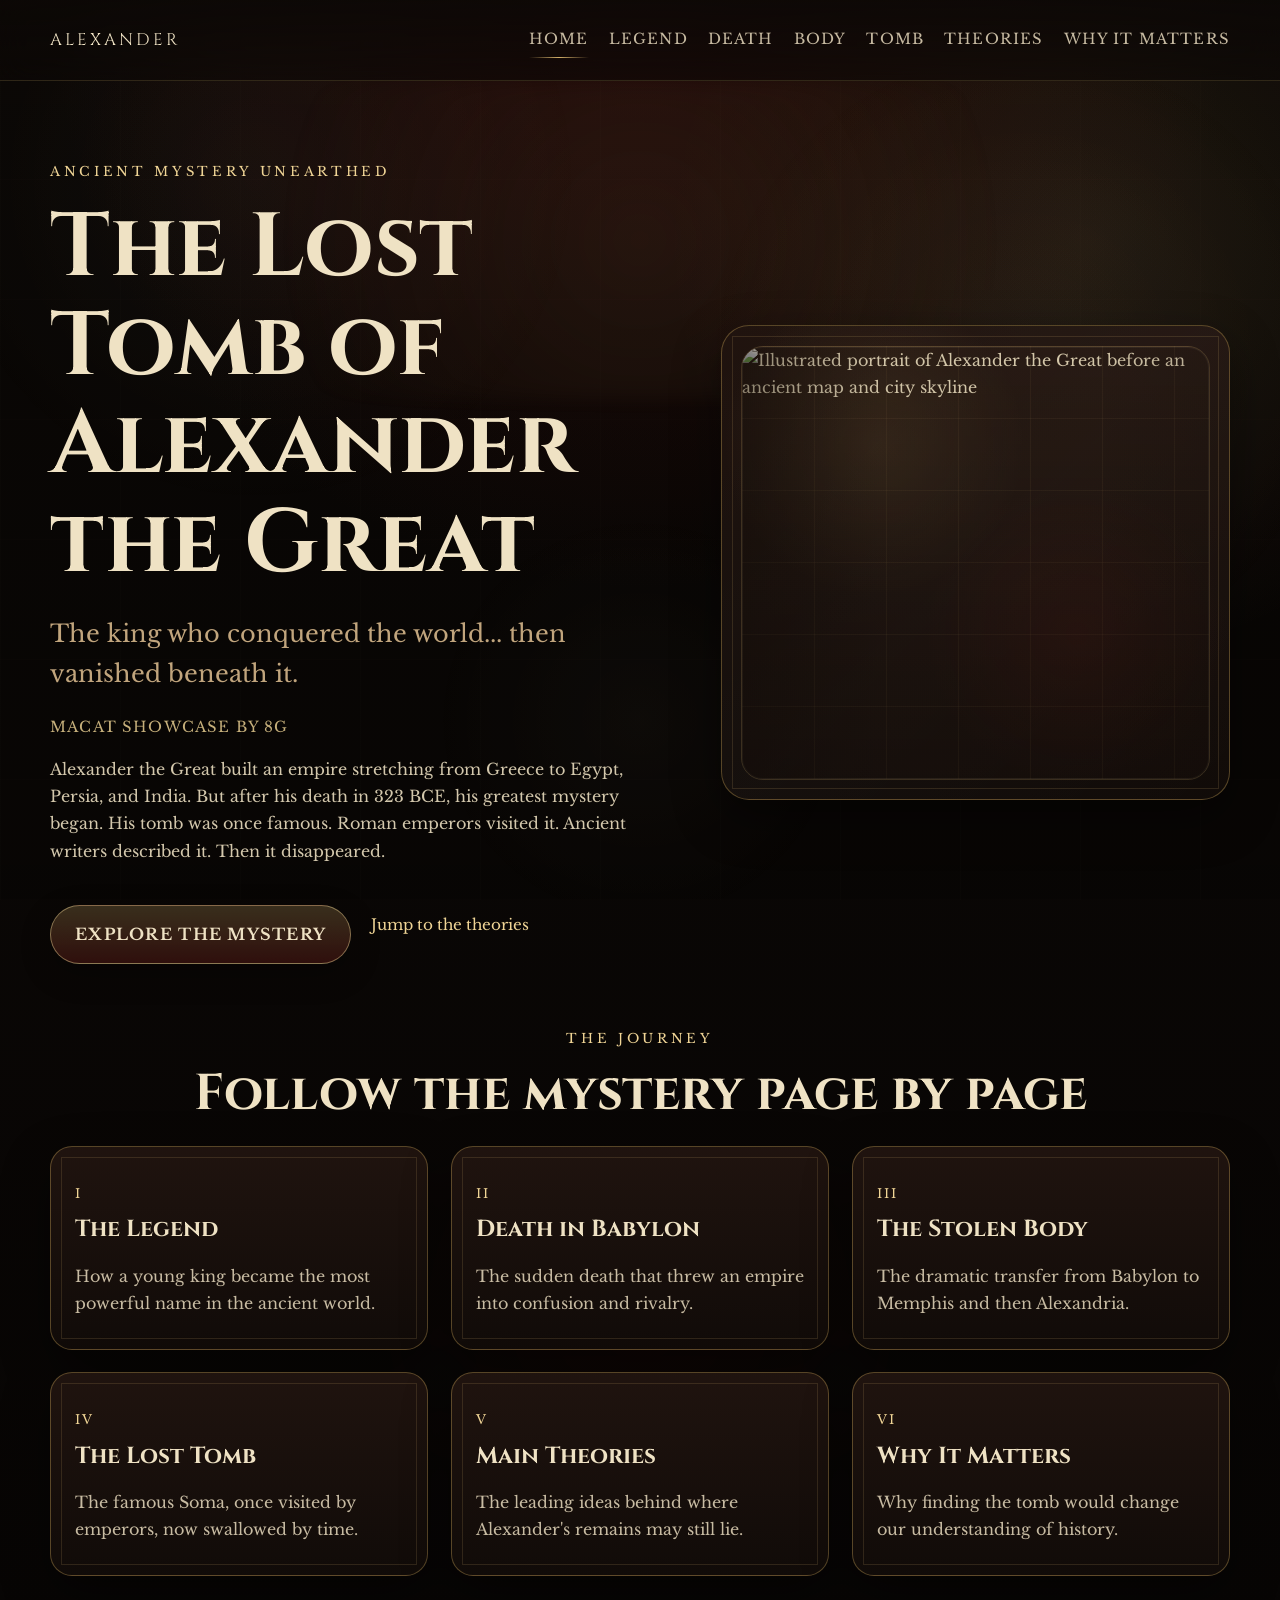
==== index.html @ 65963d9e "Add files via upload" ====
<!DOCTYPE html>
<html lang="en">
<head>
  <meta charset="UTF-8" />
  <meta name="viewport" content="width=device-width, initial-scale=1.0" />
  <title>MACAT Showcase 8G</title>
  <link rel="preconnect" href="https://fonts.googleapis.com" />
  <link rel="preconnect" href="https://fonts.gstatic.com" crossorigin />
  <link href="https://fonts.googleapis.com/css2?family=Cinzel:wght@400;600;700&family=Libre+Baskerville:wght@400;700&display=swap" rel="stylesheet" />
  <link rel="stylesheet" href="styles.css" />
</head>
<body data-page="home">
  <div class="page-shell">
    <div class="texture texture-top" aria-hidden="true"></div>
    <div class="texture texture-bottom" aria-hidden="true"></div>

    <header class="site-header">
      <nav class="site-nav">
        <a class="brand" href="index.html">Alexander</a>
        <button class="nav-toggle" type="button" aria-expanded="false" aria-controls="nav-links">
          <span></span>
          <span></span>
          <span></span>
          <span class="sr-only">Toggle navigation</span>
        </button>
        <div class="nav-links" id="nav-links">
          <a href="index.html" data-page-link="home">Home</a>
          <a href="legend.html" data-page-link="legend">Legend</a>
          <a href="death-in-babylon.html" data-page-link="death">Death</a>
          <a href="stolen-body.html" data-page-link="body">Body</a>
          <a href="lost-tomb.html" data-page-link="tomb">Tomb</a>
          <a href="theories.html" data-page-link="theories">Theories</a>
          <a href="why-it-matters.html" data-page-link="meaning">Why It Matters</a>
        </div>
      </nav>
    </header>

    <main>
      <section class="hero section page-hero">
        <div class="hero-copy reveal">
          <p class="eyebrow">Ancient Mystery Unearthed</p>
          <h1>The Lost Tomb of Alexander the Great</h1>
          <p class="subtitle">The king who conquered the world... then vanished beneath it.</p>
          <p class="intro-text">MACAT Showcase by 8G</p>
          <p class="intro">Alexander the Great built an empire stretching from Greece to Egypt, Persia, and India. But after his death in 323 BCE, his greatest mystery began. His tomb was once famous. Roman emperors visited it. Ancient writers described it. Then it disappeared.</p>
          <div class="cta-row">
            <a class="cta" href="legend.html">Explore the Mystery</a>
            <a class="text-link" href="theories.html">Jump to the theories</a>
          </div>
        </div>
        <div class="hero-visual reveal" aria-label="Decorative ancient map illustration placeholder">
          <div class="map-card">
            <div class="map-grid"></div>
            <div class="map-image-frame">
              <img
                class="map-image"
                src="static/cover_img_alexander.png"
                alt="Illustrated portrait of Alexander the Great before an ancient map and city skyline"
              />
            </div>
          </div>
        </div>
      </section>

      <section class="section reveal">
        <div class="section-heading centered">
          <p class="eyebrow">The Journey</p>
          <h2>Follow the mystery page by page</h2>
        </div>
        <div class="chapter-grid">
          <a class="chapter-card" href="legend.html">
            <span class="chapter-number">I</span>
            <h3>The Legend</h3>
            <p>How a young king became the most powerful name in the ancient world.</p>
          </a>
          <a class="chapter-card" href="death-in-babylon.html">
            <span class="chapter-number">II</span>
            <h3>Death in Babylon</h3>
            <p>The sudden death that threw an empire into confusion and rivalry.</p>
          </a>
          <a class="chapter-card" href="stolen-body.html">
            <span class="chapter-number">III</span>
            <h3>The Stolen Body</h3>
            <p>The dramatic transfer from Babylon to Memphis and then Alexandria.</p>
          </a>
          <a class="chapter-card" href="lost-tomb.html">
            <span class="chapter-number">IV</span>
            <h3>The Lost Tomb</h3>
            <p>The famous Soma, once visited by emperors, now swallowed by time.</p>
          </a>
          <a class="chapter-card" href="theories.html">
            <span class="chapter-number">V</span>
            <h3>Main Theories</h3>
            <p>The leading ideas behind where Alexander's remains may still lie.</p>
          </a>
          <a class="chapter-card" href="why-it-matters.html">
            <span class="chapter-number">VI</span>
            <h3>Why It Matters</h3>
            <p>Why finding the tomb would change our understanding of history.</p>
          </a>
        </div>
      </section>
    </main>
  </div>

  <script src="script.js"></script>
</body>
</html>
---- styles.css ----
:root {
  --bg: #120d0a;
  --bg-deep: #090604;
  --panel: rgba(33, 21, 15, 0.82);
  --panel-strong: rgba(23, 14, 10, 0.9);
  --border: rgba(201, 162, 88, 0.38);
  --gold: #d3b06a;
  --gold-bright: #f0d596;
  --ivory: #efe2c4;
  --sand: #c1a57d;
  --red: #6f1f19;
  --shadow: 0 18px 48px rgba(0, 0, 0, 0.42);
  --max-width: 1180px;
  --nav-height: 80px;
  --section-gap: 2rem;
  --panel-padding-y: 2.15rem;
  --panel-padding-x: 2.2rem;
}

* {
  box-sizing: border-box;
}

html {
  scroll-behavior: smooth;
}

body {
  margin: 0;
  min-height: 100vh;
  color: var(--ivory);
  font-family: "Libre Baskerville", Georgia, serif;
  background:
    radial-gradient(circle at top, rgba(111, 31, 25, 0.28), transparent 34%),
    radial-gradient(circle at 85% 15%, rgba(211, 176, 106, 0.12), transparent 24%),
    linear-gradient(180deg, rgba(12, 8, 6, 0.92), rgba(7, 5, 4, 0.97)),
    #0b0705;
  line-height: 1.7;
}

body::before,
body::after {
  content: "";
  position: fixed;
  inset: 0;
  pointer-events: none;
  z-index: -2;
}

body::before {
  background:
    linear-gradient(rgba(8, 5, 3, 0.2), rgba(8, 5, 3, 0.25)),
    repeating-linear-gradient(
      90deg,
      rgba(255, 255, 255, 0.02) 0,
      rgba(255, 255, 255, 0.02) 1px,
      transparent 1px,
      transparent 120px
    ),
    repeating-linear-gradient(
      0deg,
      rgba(255, 255, 255, 0.015) 0,
      rgba(255, 255, 255, 0.015) 1px,
      transparent 1px,
      transparent 120px
    );
  opacity: 0.45;
}

body::after {
  background:
    radial-gradient(circle at 20% 20%, rgba(255, 240, 210, 0.06), transparent 28%),
    radial-gradient(circle at 80% 40%, rgba(255, 240, 210, 0.05), transparent 30%),
    radial-gradient(circle at 50% 80%, rgba(255, 240, 210, 0.04), transparent 24%);
  opacity: 0.7;
}

img {
  max-width: 100%;
  display: block;
}

button,
a {
  -webkit-tap-highlight-color: transparent;
}

.page-shell {
  position: relative;
  overflow: hidden;
}

.texture {
  position: absolute;
  left: 50%;
  width: min(1100px, 92vw);
  height: 320px;
  transform: translateX(-50%);
  filter: blur(10px);
  opacity: 0.16;
  pointer-events: none;
}

.texture-top {
  top: 80px;
  background: radial-gradient(circle, rgba(211, 176, 106, 0.45), transparent 66%);
}

.texture-bottom {
  bottom: 140px;
  background: radial-gradient(circle, rgba(111, 31, 25, 0.5), transparent 66%);
}

.site-header {
  position: sticky;
  top: 0;
  z-index: 20;
  backdrop-filter: blur(16px);
  background: linear-gradient(180deg, rgba(12, 8, 6, 0.9), rgba(12, 8, 6, 0.58));
  border-bottom: 1px solid rgba(211, 176, 106, 0.18);
}

.site-nav {
  width: min(var(--max-width), calc(100% - 2rem));
  min-height: var(--nav-height);
  margin: 0 auto;
  display: flex;
  align-items: center;
  justify-content: space-between;
  gap: 1.5rem;
}

.brand,
.site-nav a {
  color: var(--ivory);
  text-decoration: none;
}

.brand {
  font-family: "Cinzel", Georgia, serif;
  font-size: 1.05rem;
  letter-spacing: 0.18em;
  text-transform: uppercase;
}

.nav-links {
  display: flex;
  align-items: center;
  gap: 1.25rem;
}

.nav-links a {
  position: relative;
  font-size: 0.92rem;
  letter-spacing: 0.08em;
  text-transform: uppercase;
  color: rgba(239, 226, 196, 0.82);
}

.nav-links a::after {
  content: "";
  position: absolute;
  left: 0;
  bottom: -0.35rem;
  width: 100%;
  height: 1px;
  background: linear-gradient(90deg, transparent, var(--gold), transparent);
  transform: scaleX(0);
  transform-origin: center;
  transition: transform 220ms ease;
}

.nav-links a:hover::after,
.nav-links a:focus-visible::after,
.nav-links a.active::after {
  transform: scaleX(1);
}

.nav-toggle {
  display: none;
  width: 46px;
  height: 46px;
  border: 1px solid rgba(211, 176, 106, 0.25);
  border-radius: 50%;
  background: rgba(25, 16, 11, 0.72);
  align-items: center;
  justify-content: center;
  flex-direction: column;
  gap: 4px;
  cursor: pointer;
}

.nav-toggle span {
  display: block;
  width: 18px;
  height: 1.5px;
  background: var(--gold-bright);
}

.sr-only {
  position: absolute;
  width: 1px;
  height: 1px;
  padding: 0;
  margin: -1px;
  overflow: hidden;
  clip: rect(0, 0, 0, 0);
  white-space: nowrap;
  border: 0;
}

.section {
  width: min(var(--max-width), calc(100% - 2rem));
  margin: 0 auto;
}

.hero {
  min-height: calc(100vh - var(--nav-height));
  display: grid;
  grid-template-columns: 1.1fr 0.9fr;
  gap: 3rem;
  align-items: center;
  padding: 5rem 0 4rem;
}

.page-hero {
  min-height: auto;
}

.hero-copy h1,
.section-heading h2 {
  font-family: "Cinzel", Georgia, serif;
  line-height: 1.1;
  margin: 0;
}

.hero-copy h1 {
  font-size: clamp(3rem, 7vw, 5.6rem);
  max-width: 10ch;
  text-wrap: balance;
}

.eyebrow {
  margin: 0 0 1rem;
  font-size: 0.82rem;
  letter-spacing: 0.28em;
  text-transform: uppercase;
  color: var(--gold-bright);
}

.subtitle {
  font-size: clamp(1.15rem, 2vw, 1.5rem);
  color: var(--sand);
  margin: 1.25rem 0;
  max-width: 36rem;
}

.intro-text {
  margin: 0 0 1rem;
  color: rgba(240, 213, 150, 0.82);
  font-size: 0.92rem;
  letter-spacing: 0.08em;
  text-transform: uppercase;
}

.intro,
.content-panel p,
.final-panel p {
  max-width: 42rem;
  color: rgba(239, 226, 196, 0.88);
}

.cta {
  display: inline-flex;
  align-items: center;
  justify-content: center;
  margin-top: 1.25rem;
  padding: 0.95rem 1.5rem;
  border: 1px solid rgba(240, 213, 150, 0.45);
  border-radius: 999px;
  background: linear-gradient(180deg, rgba(211, 176, 106, 0.24), rgba(111, 31, 25, 0.38));
  color: var(--ivory);
  text-decoration: none;
  font-weight: 700;
  letter-spacing: 0.08em;
  text-transform: uppercase;
  box-shadow: 0 10px 30px rgba(0, 0, 0, 0.28);
  transition: transform 220ms ease, box-shadow 220ms ease, border-color 220ms ease;
}

.cta:hover,
.cta:focus-visible {
  transform: translateY(-2px);
  box-shadow: 0 16px 30px rgba(0, 0, 0, 0.35);
  border-color: rgba(240, 213, 150, 0.72);
}

.cta-row {
  display: flex;
  flex-wrap: wrap;
  gap: 1rem 1.2rem;
  align-items: center;
  margin-top: 1.25rem;
}

.text-link {
  color: var(--gold-bright);
  text-decoration: none;
  font-size: 0.95rem;
}

.text-link:hover,
.text-link:focus-visible {
  text-decoration: underline;
}

.hero-visual {
  justify-self: end;
  width: min(100%, 520px);
}

.map-card,
.content-panel,
.final-panel,
.theory-card {
  position: relative;
  background: linear-gradient(180deg, rgba(34, 21, 16, 0.92), rgba(18, 12, 9, 0.92));
  border: 1px solid var(--border);
  box-shadow: var(--shadow);
}

.map-card {
  min-height: 520px;
  border-radius: 28px;
  overflow: hidden;
  padding: 1.5rem;
}

body[data-page="home"] .map-card {
  min-height: 0;
  padding: 1.2rem;
}

.map-card::before,
.content-panel::before,
.final-panel::before,
.theory-card::before {
  content: "";
  position: absolute;
  inset: 10px;
  border: 1px solid rgba(211, 176, 106, 0.16);
  pointer-events: none;
}

.map-card::after {
  content: "";
  position: absolute;
  inset: 0;
  background:
    radial-gradient(circle at 30% 25%, rgba(211, 176, 106, 0.12), transparent 30%),
    radial-gradient(circle at 70% 65%, rgba(111, 31, 25, 0.18), transparent 32%),
    linear-gradient(135deg, transparent 0%, rgba(255, 255, 255, 0.02) 50%, transparent 100%);
}

.map-grid {
  position: absolute;
  inset: 1.25rem;
  border-radius: 22px;
  background:
    repeating-linear-gradient(90deg, rgba(211, 176, 106, 0.08) 0 1px, transparent 1px 72px),
    repeating-linear-gradient(0deg, rgba(211, 176, 106, 0.08) 0 1px, transparent 1px 72px),
    linear-gradient(180deg, rgba(47, 31, 22, 0.7), rgba(23, 15, 11, 0.85));
}

.map-route {
  position: absolute;
  inset: auto 2.2rem 2.2rem 2.2rem;
  display: flex;
  justify-content: space-between;
  gap: 0.75rem;
  z-index: 1;
}

.map-image-frame {
  position: absolute;
  inset: 1.9rem 1.9rem 7rem 1.9rem;
  border-radius: 22px;
  overflow: hidden;
  border: 1px solid rgba(211, 176, 106, 0.2);
  box-shadow: inset 0 0 0 1px rgba(255, 240, 210, 0.08);
  z-index: 1;
}

body[data-page="home"] .map-image-frame {
  position: relative;
  inset: auto;
  aspect-ratio: 1.08 / 1;
}

.map-image-frame::after {
  content: "";
  position: absolute;
  inset: 0;
  background:
    linear-gradient(180deg, rgba(18, 11, 8, 0.18), rgba(18, 11, 8, 0.38)),
    linear-gradient(90deg, rgba(14, 9, 6, 0.35), transparent 30%, transparent 75%, rgba(14, 9, 6, 0.16));
}

.map-image {
  width: 100%;
  height: 100%;
  object-fit: cover;
  object-position: 42% center;
  filter: sepia(0.28) saturate(0.9) contrast(1.02);
}

.map-route span {
  background: rgba(15, 10, 8, 0.76);
  border: 1px solid rgba(211, 176, 106, 0.26);
  color: var(--gold-bright);
}

.map-route span {
  padding: 0.75rem 0.9rem;
  border-radius: 999px;
  font-size: 0.88rem;
  text-align: center;
}

.content-panel,
.final-panel {
  margin-top: var(--section-gap);
  border-radius: 24px;
  padding: var(--panel-padding-y) var(--panel-padding-x);
}

.content-panel::after,
.final-panel::after {
  content: "";
  position: absolute;
  left: var(--panel-padding-x);
  right: var(--panel-padding-x);
  top: 1.15rem;
  height: 12px;
  opacity: 0.75;
  background:
    linear-gradient(90deg, transparent, rgba(211, 176, 106, 0.7), transparent),
    repeating-linear-gradient(90deg, transparent 0 10px, rgba(211, 176, 106, 0.24) 10px 20px);
}

.section-heading {
  margin-bottom: 1rem;
}

.section-heading h2 {
  font-size: clamp(2rem, 4vw, 3.15rem);
  margin-top: 0.3rem;
}

.centered {
  text-align: center;
}

.split-layout {
  display: grid;
  grid-template-columns: 1.2fr 0.8fr;
  gap: 1.75rem;
  align-items: center;
}

.artifact-placeholder {
  min-height: 240px;
  border-radius: 22px;
  border: 1px dashed rgba(211, 176, 106, 0.38);
  background:
    linear-gradient(180deg, rgba(62, 44, 30, 0.34), rgba(28, 17, 12, 0.5)),
    repeating-linear-gradient(45deg, rgba(211, 176, 106, 0.06) 0 12px, transparent 12px 24px);
  display: grid;
  place-items: center;
  color: var(--sand);
  font-family: "Cinzel", Georgia, serif;
  letter-spacing: 0.16em;
  text-transform: uppercase;
}

.artifact-plate-frame {
  position: relative;
  min-height: 240px;
  border-radius: 22px;
  overflow: hidden;
  border: 1px solid rgba(211, 176, 106, 0.28);
  box-shadow: inset 0 0 0 1px rgba(255, 240, 210, 0.08);
  background: linear-gradient(180deg, rgba(52, 35, 25, 0.45), rgba(24, 15, 11, 0.62));
}

.artifact-plate-frame::after {
  content: "";
  position: absolute;
  inset: 0;
  background:
    linear-gradient(180deg, rgba(18, 11, 8, 0.12), rgba(18, 11, 8, 0.34)),
    linear-gradient(90deg, rgba(14, 9, 6, 0.16), transparent 24%, transparent 76%, rgba(14, 9, 6, 0.16));
  pointer-events: none;
}

.artifact-plate-image {
  width: 100%;
  height: 100%;
  object-fit: cover;
  object-position: center;
  filter: sepia(0.12) saturate(0.95) contrast(1.03);
}

.discovery-image-frame {
  position: relative;
  min-height: 0;
  aspect-ratio: 1 / 1;
  align-self: stretch;
  border-radius: 22px;
  overflow: hidden;
  border: 1px solid rgba(211, 176, 106, 0.28);
  box-shadow: inset 0 0 0 1px rgba(255, 240, 210, 0.08);
  background: linear-gradient(180deg, rgba(52, 35, 25, 0.45), rgba(24, 15, 11, 0.62));
}

.discovery-image-frame::after {
  content: "";
  position: absolute;
  inset: 0;
  background:
    linear-gradient(180deg, rgba(18, 11, 8, 0.08), rgba(18, 11, 8, 0.28)),
    linear-gradient(90deg, rgba(14, 9, 6, 0.14), transparent 24%, transparent 76%, rgba(14, 9, 6, 0.14));
  pointer-events: none;
}

.discovery-image {
  width: 100%;
  height: 100%;
  object-fit: cover;
  object-position: center;
  filter: sepia(0.16) saturate(0.92) contrast(1.04);
}

.route-card {
  display: grid;
  grid-template-columns: 1fr auto 1fr auto 1fr;
  gap: 0.8rem;
  align-items: center;
  margin-top: 1.6rem;
}

.route-step {
  padding: 1.15rem 1rem;
  border-radius: 18px;
  background: rgba(18, 12, 9, 0.82);
  border: 1px solid rgba(211, 176, 106, 0.24);
  text-align: center;
}

.route-step.active,
.route-step.final {
  box-shadow: inset 0 0 0 1px rgba(240, 213, 150, 0.22);
}

.route-city {
  display: block;
  font-family: "Cinzel", Georgia, serif;
  font-size: 1.1rem;
  color: var(--gold-bright);
}

.route-note {
  display: block;
  margin-top: 0.35rem;
  font-size: 0.9rem;
  color: rgba(239, 226, 196, 0.72);
}

.route-line {
  height: 1px;
  background: linear-gradient(90deg, rgba(211, 176, 106, 0.1), rgba(211, 176, 106, 0.75), rgba(211, 176, 106, 0.1));
}

.theory-grid {
  display: grid;
  grid-template-columns: repeat(4, minmax(0, 1fr));
  gap: 1.35rem;
  margin-top: 1.5rem;
}

body[data-page="theories"] .theory-grid {
  grid-template-columns: repeat(2, minmax(260px, 320px));
  justify-content: center;
  align-items: stretch;
}

body[data-page="theories"] .theory-card,
body[data-page="theories"] .theory-card-featured {
  background: linear-gradient(180deg, rgba(34, 21, 16, 0.92), rgba(18, 12, 9, 0.92));
  transform: none;
}

.theory-card {
  display: flex;
  flex-direction: column;
  justify-content: center;
  border-radius: 22px;
  padding: 2rem 1.4rem 1.5rem;
  min-height: 240px;
  text-align: center;
  transition: transform 220ms ease, border-color 220ms ease, box-shadow 220ms ease, background 220ms ease;
}

.theory-card:hover,
.theory-card:focus-within {
  transform: translateY(-6px);
  border-color: rgba(240, 213, 150, 0.72);
  box-shadow: 0 22px 42px rgba(0, 0, 0, 0.42);
  background: linear-gradient(180deg, rgba(72, 45, 29, 0.96), rgba(30, 18, 12, 0.95));
}

.theory-tag {
  margin: 0 0 0.9rem;
  color: var(--gold-bright);
  font-size: 0.8rem;
  text-transform: uppercase;
  letter-spacing: 0.18em;
}

.theory-card h3 {
  margin: 0 0 0.8rem;
  font-family: "Cinzel", Georgia, serif;
  font-size: 1.45rem;
}

.final-panel {
  margin-bottom: 4rem;
  text-align: center;
  padding: 3.2rem var(--panel-padding-x);
  background:
    radial-gradient(circle at top, rgba(211, 176, 106, 0.08), transparent 35%),
    linear-gradient(180deg, rgba(35, 22, 16, 0.94), rgba(15, 10, 8, 0.96));
}

.final-panel p {
  margin-left: auto;
  margin-right: auto;
  text-align: center;
}

.page-banner {
  padding: 3.2rem 0 0.65rem;
}

.page-banner h1 {
  font-family: "Cinzel", Georgia, serif;
  font-size: clamp(2.8rem, 6vw, 5rem);
  line-height: 1.08;
  margin: 0;
}

.story-page {
  padding-bottom: 2.25rem;
}

.quote-panel {
  margin-top: 1.6rem;
  margin-bottom: 0;
  padding: 1.6rem var(--panel-padding-x);
  border-top: 1px solid rgba(211, 176, 106, 0.25);
  border-bottom: 1px solid rgba(211, 176, 106, 0.25);
  text-align: center;
}

.quote-panel p {
  margin: 0;
  font-family: "Cinzel", Georgia, serif;
  font-size: clamp(1.3rem, 3vw, 2rem);
  color: var(--gold-bright);
}

.page-nav {
  display: flex;
  justify-content: space-between;
  align-items: center;
  gap: 1rem;
  margin-top: 1.5rem;
  padding-top: 0.35rem;
}

body[data-page="legend"] .page-banner,
body[data-page="legend"] .content-panel,
body[data-page="legend"] .quote-panel,
body[data-page="legend"] .page-nav,
body[data-page="death"] .page-banner,
body[data-page="death"] .content-panel,
body[data-page="death"] .quote-panel,
body[data-page="death"] .page-nav,
body[data-page="body"] .page-banner,
body[data-page="body"] .content-panel,
body[data-page="body"] .page-nav,
body[data-page="theories"] .page-banner,
body[data-page="theories"] .content-panel,
body[data-page="theories"] .page-nav {
  text-align: center;
}

body[data-page="legend"] .section-heading,
body[data-page="death"] .section-heading,
body[data-page="body"] .section-heading,
body[data-page="theories"] .section-heading {
  text-align: center;
}

body[data-page="legend"] .content-panel p,
body[data-page="death"] .content-panel p,
body[data-page="body"] .content-panel p,
body[data-page="theories"] .content-panel p,
body[data-page="theories"] .theory-card p {
  margin-left: auto;
  margin-right: auto;
}

body[data-page="legend"] .page-nav,
body[data-page="death"] .page-nav,
body[data-page="body"] .page-nav,
body[data-page="theories"] .page-nav {
  justify-content: center;
  flex-wrap: wrap;
}

.chapter-grid {
  display: grid;
  grid-template-columns: repeat(3, minmax(0, 1fr));
  gap: 1.4rem;
  margin-top: 1.5rem;
  margin-bottom: 2.25rem;
}

.chapter-card {
  position: relative;
  display: block;
  padding: 2rem 1.5rem;
  border-radius: 22px;
  background: linear-gradient(180deg, rgba(34, 21, 16, 0.92), rgba(18, 12, 9, 0.92));
  border: 1px solid var(--border);
  box-shadow: var(--shadow);
  color: var(--ivory);
  text-decoration: none;
  transition: transform 220ms ease, border-color 220ms ease;
}

.chapter-card:hover,
.chapter-card:focus-visible {
  transform: translateY(-4px);
  border-color: rgba(240, 213, 150, 0.45);
}

.chapter-card::before {
  content: "";
  position: absolute;
  inset: 10px;
  border: 1px solid rgba(211, 176, 106, 0.16);
  pointer-events: none;
}

.chapter-card h3 {
  margin: 0.25rem 0 0.8rem;
  font-family: "Cinzel", Georgia, serif;
  font-size: 1.45rem;
}

.chapter-card p {
  margin: 0;
  color: rgba(239, 226, 196, 0.82);
}

.chapter-number {
  color: var(--gold-bright);
  letter-spacing: 0.18em;
  text-transform: uppercase;
  font-size: 0.8rem;
}

.reveal {
  opacity: 0;
  transform: translateY(36px);
  transition: opacity 650ms ease, transform 650ms ease;
}

.reveal.is-visible {
  opacity: 1;
  transform: translateY(0);
}

@media (prefers-reduced-motion: reduce) {
  html {
    scroll-behavior: auto;
  }

  *,
  *::before,
  *::after {
    animation: none !important;
    transition: none !important;
  }

  .reveal {
    opacity: 1;
    transform: none;
  }
}

@media (max-width: 980px) {
  .hero,
  .split-layout {
    grid-template-columns: 1fr;
  }

  .hero {
    padding-top: 3.5rem;
  }

  .hero-visual {
    justify-self: stretch;
  }

  .theory-grid {
    grid-template-columns: repeat(2, minmax(0, 1fr));
  }

  .chapter-grid {
    grid-template-columns: repeat(2, minmax(0, 1fr));
  }
}

@media (max-width: 760px) {
  :root {
    --nav-height: 72px;
  }

  .site-nav {
    width: calc(100% - 1.25rem);
  }

  .nav-toggle {
    display: inline-flex;
  }

  .nav-links {
    position: absolute;
    top: calc(100% + 0.75rem);
    left: 0.625rem;
    right: 0.625rem;
    display: grid;
    gap: 0.2rem;
    padding: 0.8rem;
    border-radius: 18px;
    border: 1px solid rgba(211, 176, 106, 0.22);
    background: rgba(16, 10, 8, 0.96);
    box-shadow: var(--shadow);
    opacity: 0;
    pointer-events: none;
    transform: translateY(-10px);
    transition: opacity 220ms ease, transform 220ms ease;
  }

  .nav-links.open {
    opacity: 1;
    pointer-events: auto;
    transform: translateY(0);
  }

  .nav-links a {
    padding: 0.7rem 0.5rem;
  }

  .section {
    width: calc(100% - 1.25rem);
  }

  .hero-copy h1 {
    max-width: 12ch;
  }

  .map-card {
    min-height: 380px;
  }

  .map-image-frame {
    inset: 1rem 1rem 8.6rem 1rem;
  }

  .map-route {
    inset: auto 1rem 1rem 1rem;
    flex-direction: column;
  }

  .content-panel,
  .final-panel {
    padding: 1.7rem 1.15rem;
  }

  .content-panel::after,
  .final-panel::after {
    left: 1.15rem;
    right: 1.15rem;
  }

  .page-banner {
    padding: 2.4rem 0 0.5rem;
  }

  .quote-panel {
    padding: 1.35rem 1.15rem;
  }

  .route-card {
    grid-template-columns: 1fr;
  }

  .route-line {
    width: 1px;
    height: 28px;
    margin: 0 auto;
    background: linear-gradient(180deg, rgba(211, 176, 106, 0.1), rgba(211, 176, 106, 0.75), rgba(211, 176, 106, 0.1));
  }

  .theory-grid {
    grid-template-columns: 1fr;
  }

  .theory-card-featured {
    transform: none;
  }

  .page-nav {
    flex-direction: column;
    align-items: flex-start;
  }

  .chapter-grid {
    grid-template-columns: 1fr;
  }
}
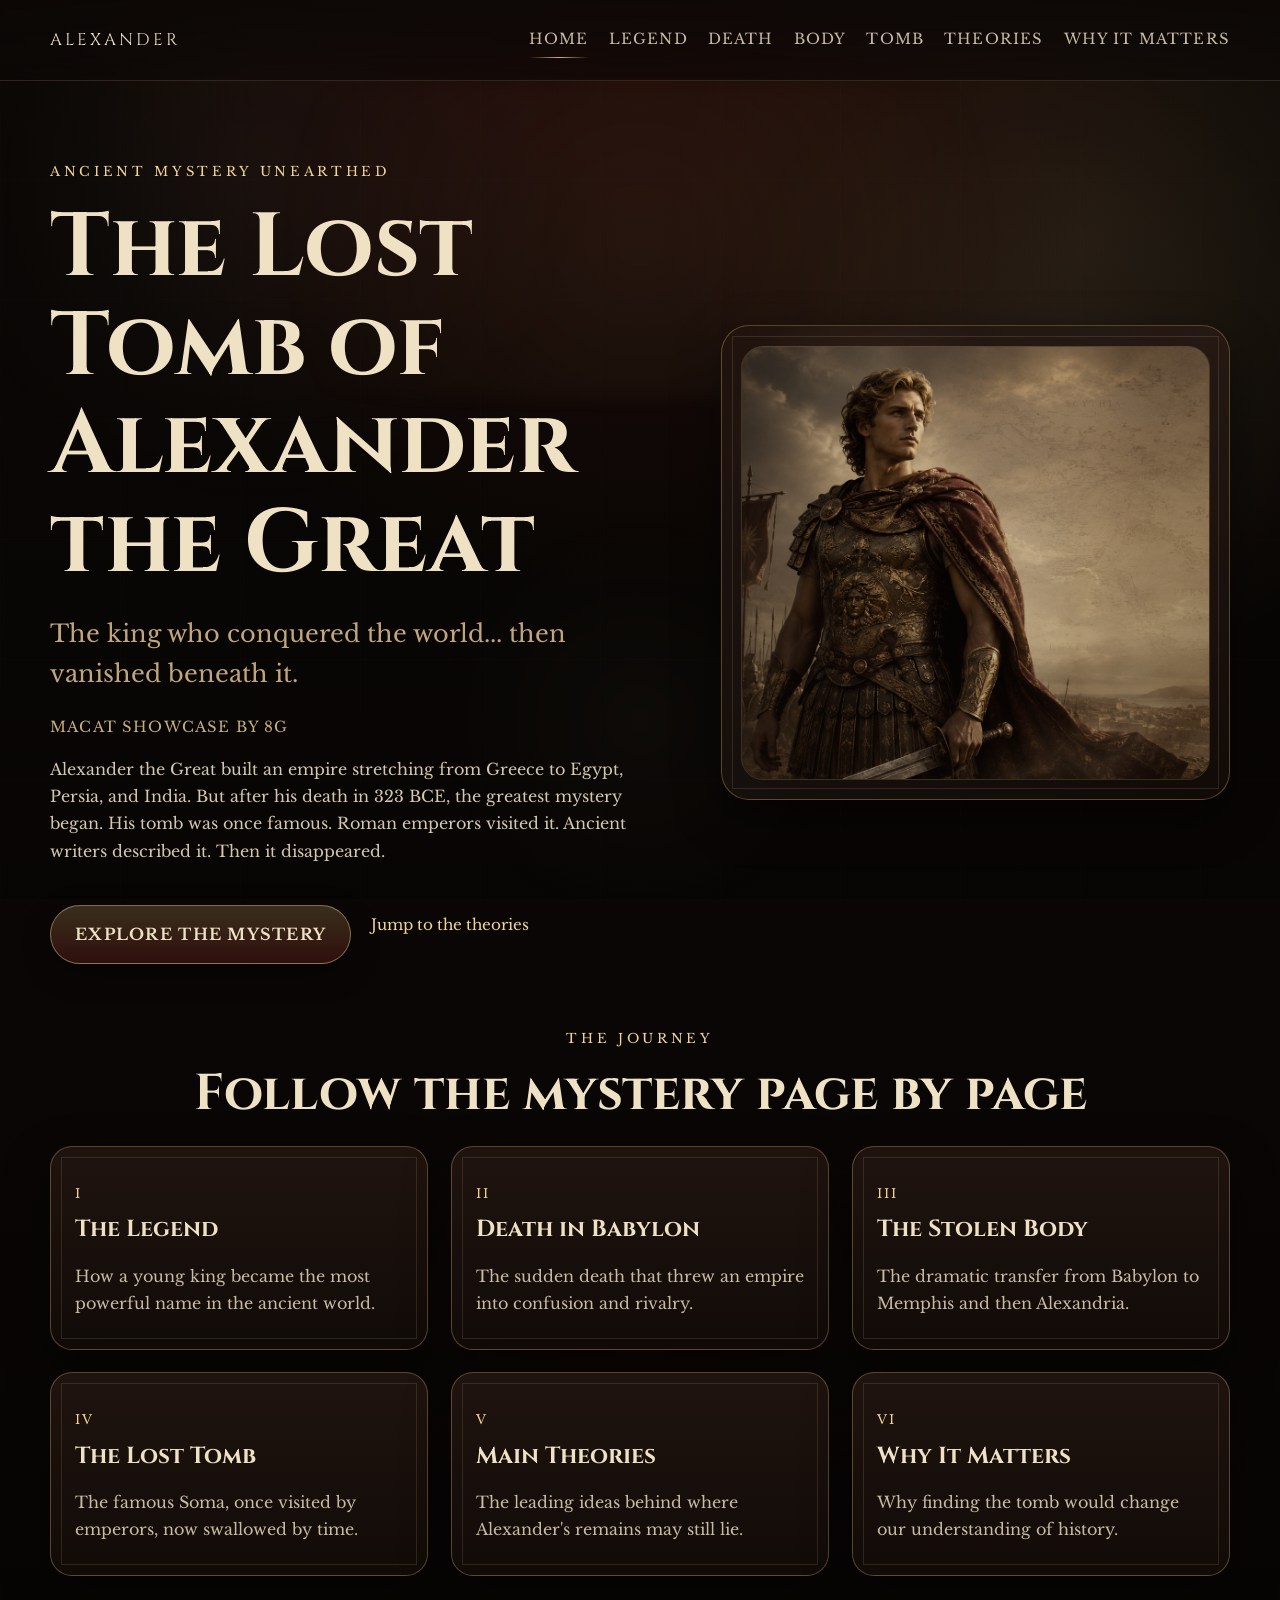
==== commit 01e4db79: "Update index.html" ====
--- a/index.html
+++ b/index.html
@@ -42,7 +42,7 @@
           <h1>The Lost Tomb of Alexander the Great</h1>
           <p class="subtitle">The king who conquered the world... then vanished beneath it.</p>
           <p class="intro-text">MACAT Showcase by 8G</p>
-          <p class="intro">Alexander the Great built an empire stretching from Greece to Egypt, Persia, and India. But after his death in 323 BCE, his greatest mystery began. His tomb was once famous. Roman emperors visited it. Ancient writers described it. Then it disappeared.</p>
+          <p class="intro">Alexander the Great built an empire stretching from Greece to Egypt, Persia, and India. But after his death in 323 BCE, the greatest mystery began. His tomb was once famous. Roman emperors visited it. Ancient writers described it. Then it disappeared.</p>
           <div class="cta-row">
             <a class="cta" href="legend.html">Explore the Mystery</a>
             <a class="text-link" href="theories.html">Jump to the theories</a>
